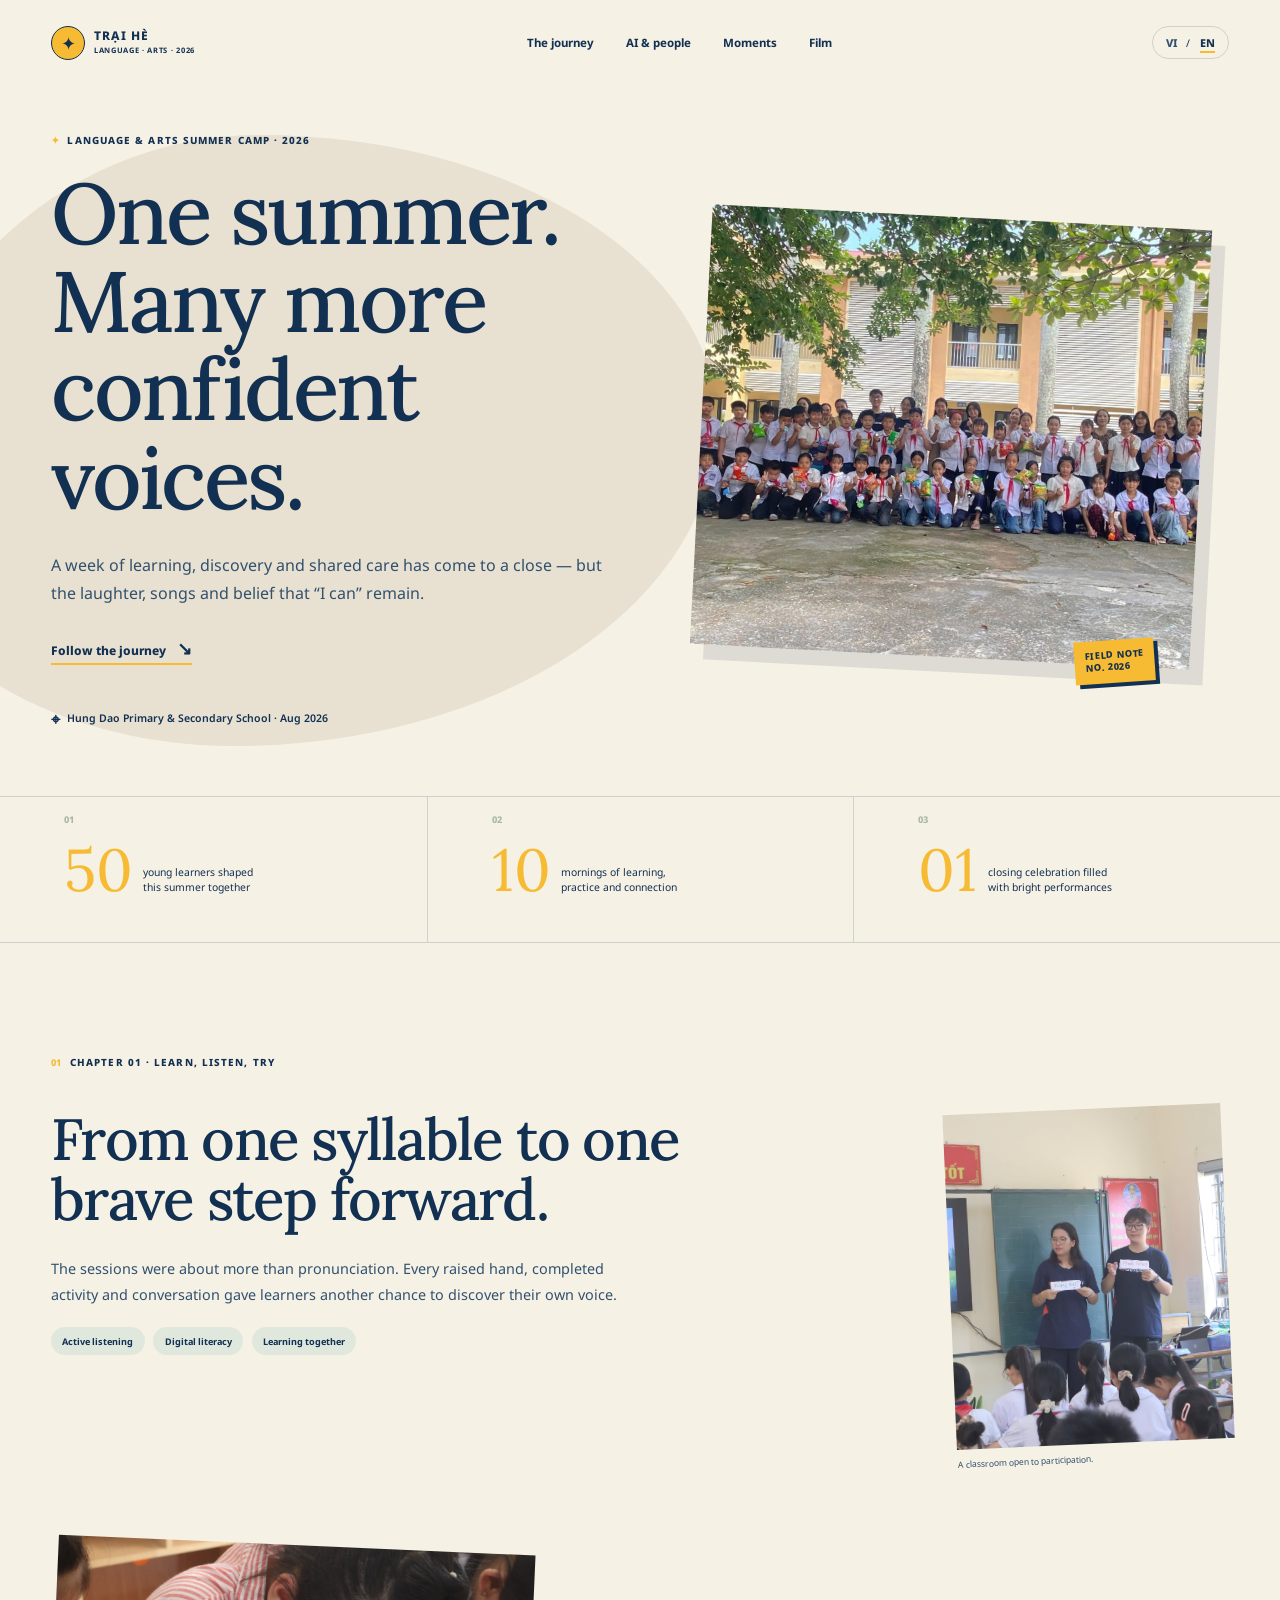
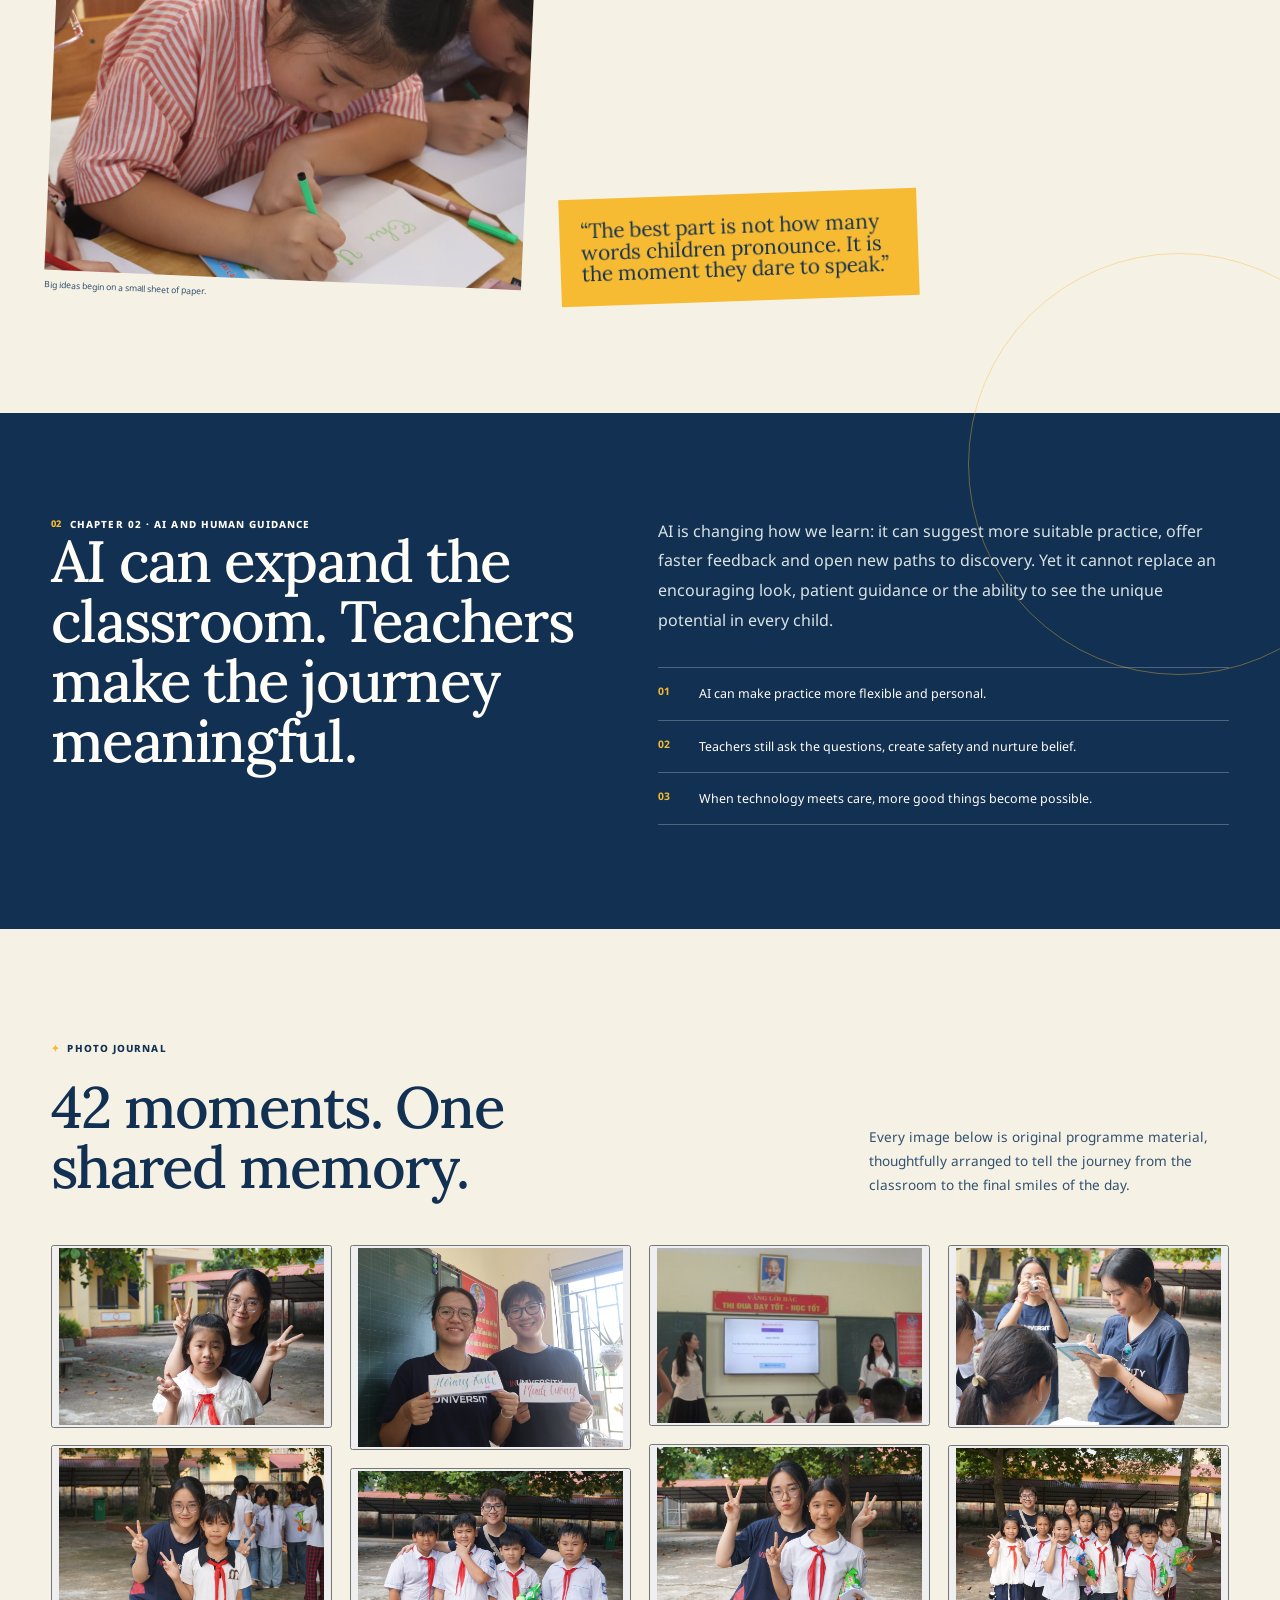
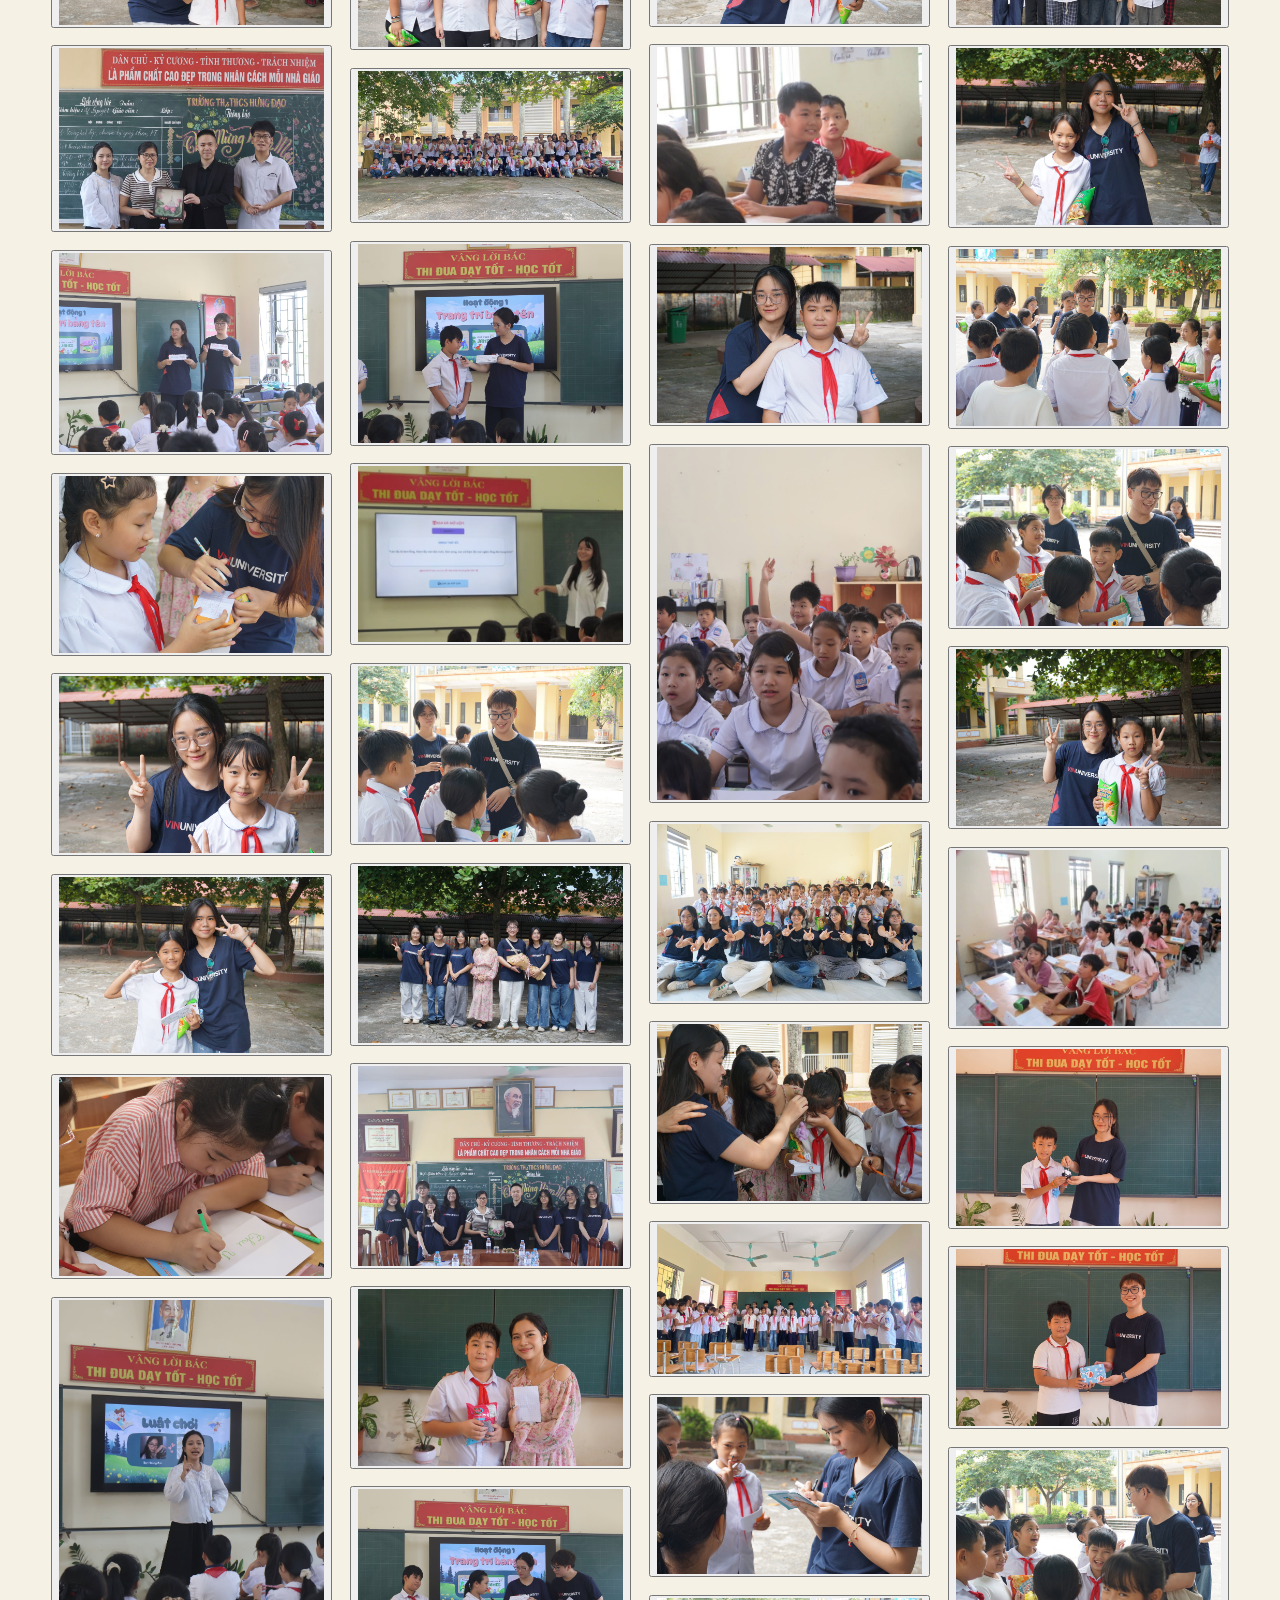
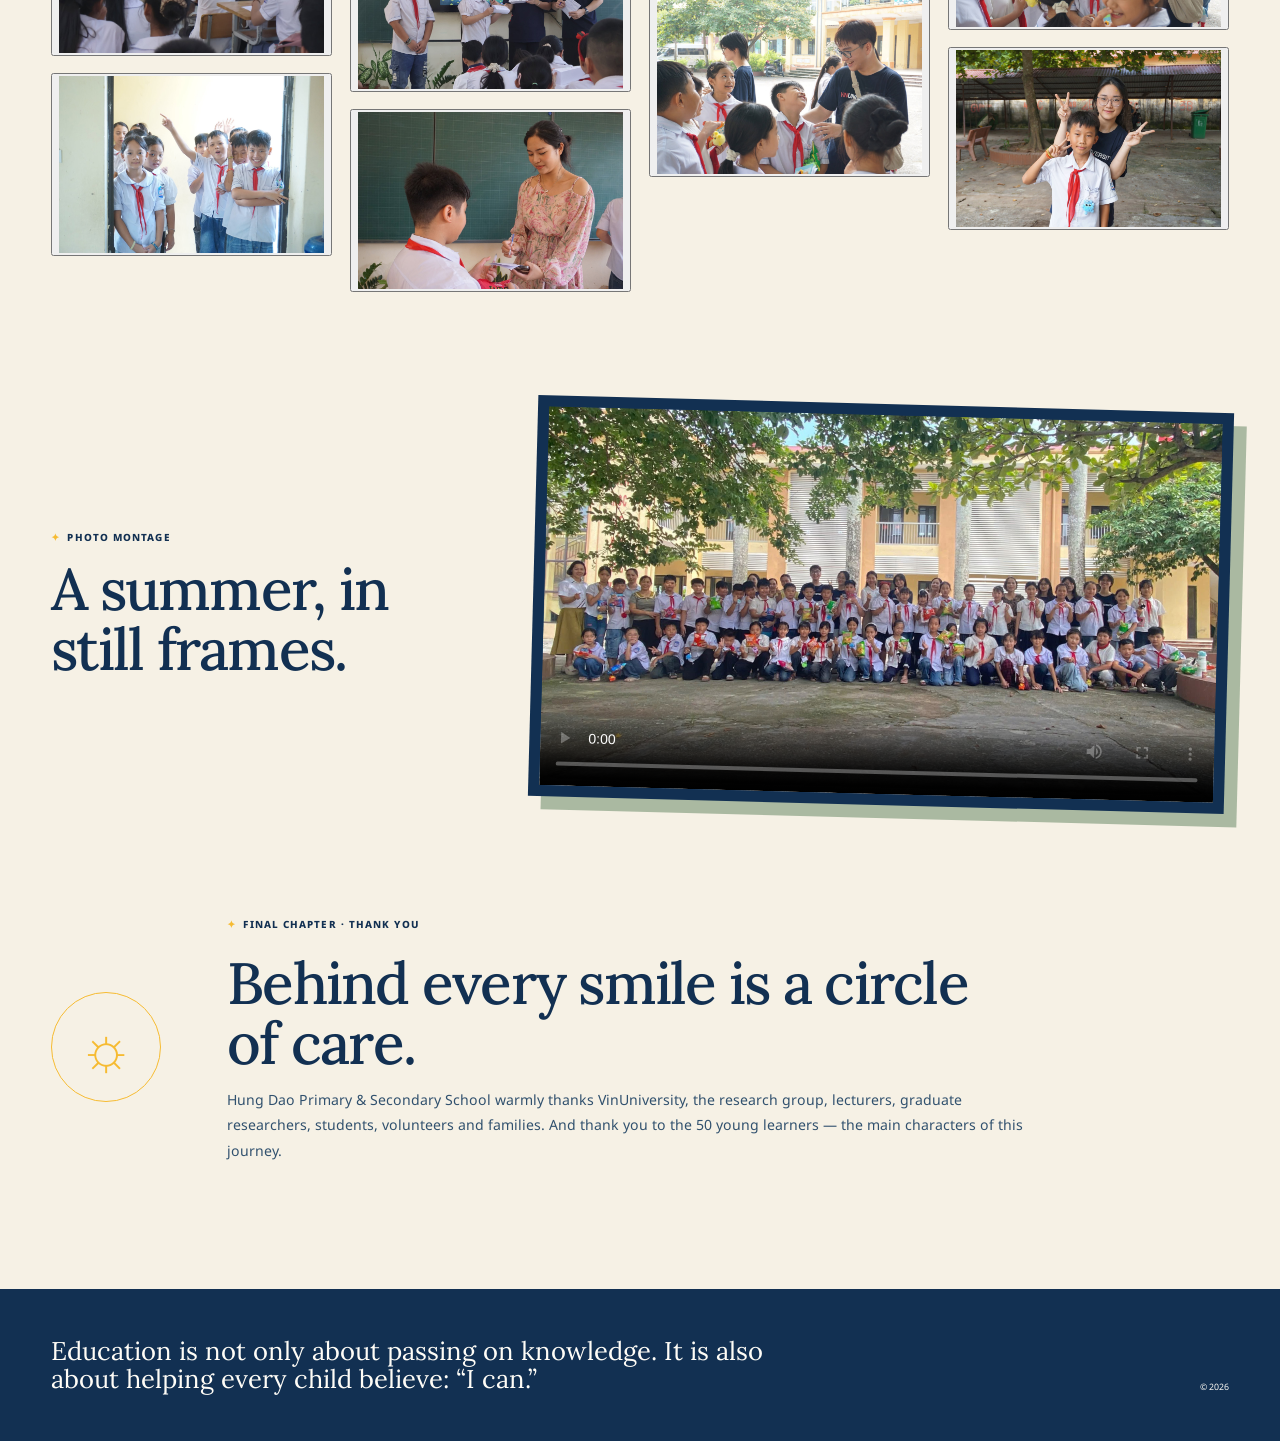
==== language_arts_camp_recap/index.html @ fdaa812f "Add files via upload" ====
<!doctype html>
<html lang="en">
  <head>
    <meta charset="UTF-8" />
    <meta name="viewport" content="width=device-width, initial-scale=1" />
    <meta name="theme-color" content="#123052" />
    <meta name="description" content="Recap song ngữ của Trại hè Ngôn ngữ và Nghệ thuật 2026 — nơi công nghệ hỗ trợ, còn người dạy dẫn đường." />
    <title>Trại hè 2026 — Recap</title>
    <link rel="preconnect" href="https://fonts.googleapis.com" />
    <link rel="preconnect" href="https://fonts.gstatic.com" crossorigin />
    <link href="https://fonts.googleapis.com/css2?family=Lora:ital,wght@0,400..700;1,400..700&family=Noto+Sans:wght@400;500;600;700;800&display=swap" rel="stylesheet" />
    <link rel="stylesheet" href="styles.css" />
    <!-- Field Notes of Wonder: a warm, editorial scrapbook that gives the supplied camp photos the leading role. -->
  </head>
  <body>
    <div class="paper-grain" aria-hidden="true"></div>
    <header class="site-header">
      <a class="brand" href="#top" aria-label="Trại hè 2026">
        <span class="brand-sun" aria-hidden="true">✦</span>
        <span><strong>TRẠI HÈ</strong><small>LANGUAGE · ARTS · 2026</small></span>
      </a>
      <nav aria-label="Điều hướng chính">
        <a href="#journey" data-i18n="navJourney">Hành trình</a>
        <a href="#ai" data-i18n="navAi">AI & con người</a>
        <a href="#gallery" data-i18n="navGallery">Khoảnh khắc</a>
        <a href="#film" data-i18n="navFilm">Video</a>
      </nav>
      <div class="language-switch" aria-label="Chọn ngôn ngữ">
        <button class="lang-btn" type="button" data-lang="vi" aria-pressed="false">VI</button>
        <span>/</span>
        <button class="lang-btn active" type="button" data-lang="en" aria-pressed="true">EN</button>
      </div>
    </header>

    <main id="top">
      <section class="hero section-shell">
        <div class="hero-copy">
          <p class="eyebrow" data-i18n="eyebrow">TRẠI HÈ NGÔN NGỮ & NGHỆ THUẬT · 2026</p>
          <h1 data-i18n="heroTitle">Một mùa hè, nhiều tiếng nói tự tin hơn.</h1>
          <p class="lede" data-i18n="heroLede">Một tuần học tập, trải nghiệm và sẻ chia khép lại — nhưng tiếng cười, tiếng hát và niềm tin “Mình có thể” vẫn còn ở lại.</p>
          <a class="text-link" href="#journey" data-i18n="heroCta">Xem hành trình <span>↘</span></a>
          <p class="location" data-i18n="location">Trường TH & THCS Hưng Đạo · 08.2026</p>
        </div>
        <figure class="hero-photo photo-polaroid">
          <img src="media/13.jpg" alt="Học sinh và đội ngũ đồng hành trong hoạt động của trại hè" />
          <figcaption>FIELD NOTE<br />NO. 2026</figcaption>
        </figure>
      </section>

      <section class="fact-strip" aria-label="Camp highlights">
        <article><span>01</span><strong>50</strong><p data-i18n="factOne">bạn nhỏ cùng tạo nên mùa hè này</p></article>
        <article><span>02</span><strong>10</strong><p data-i18n="factTwo">buổi sáng học, thực hành và kết nối</p></article>
        <article><span>03</span><strong>01</strong><p data-i18n="factThree">ngày hội khép lại bằng những tiết mục rạng rỡ</p></article>
      </section>

      <section id="journey" class="journey section-shell">
        <div class="chapter-label"><span>01</span><p data-i18n="chapterOne">CHƯƠNG 01 · HỌC, LẮNG NGHE, THỬ SỨC</p></div>
        <div class="journey-grid">
          <div class="journey-title">
            <h2 data-i18n="journeyTitle">Từ một âm tiết đến một bước tiến dũng cảm.</h2>
            <p data-i18n="journeyBody">Những giờ học không chỉ xoay quanh việc phát âm đúng. Mỗi lần giơ tay, mỗi bài tập được hoàn thành và mỗi cuộc trò chuyện đều là một cơ hội để học sinh khám phá tiếng nói của chính mình.</p>
            <div class="tags"><span data-i18n="tagOne">Lắng nghe chủ động</span><span data-i18n="tagTwo">Kỹ năng số</span><span data-i18n="tagThree">Cộng tác cùng nhau</span></div>
          </div>
          <figure class="journey-image tilt-left"><img src="media/04.jpg" alt="Hoạt động giảng dạy trong lớp học" /><figcaption data-i18n="captionTeach">Một lớp học mở ra cho sự tham gia.</figcaption></figure>
          <figure class="journey-image tilt-right"><img src="media/08.jpg" alt="Học sinh đang thực hiện bài tập sáng tạo" /><figcaption data-i18n="captionCreate">Ý tưởng lớn lên từ một trang giấy nhỏ.</figcaption></figure>
          <blockquote data-i18n="quote">“Điều đẹp nhất không phải là các em phát âm được bao nhiêu từ. Đó là khoảnh khắc các em dám nói.”</blockquote>
        </div>
      </section>

      <section id="ai" class="ai-section">
        <div class="section-shell ai-layout">
          <div>
            <div class="chapter-label light"><span>02</span><p data-i18n="chapterTwo">CHƯƠNG 02 · AI VÀ SỰ DẪN DẮT CỦA CON NGƯỜI</p></div>
            <h2 data-i18n="aiTitle">AI có thể mở rộng lớp học. Người thầy mới tạo nên hành trình.</h2>
          </div>
          <div class="ai-copy">
            <p data-i18n="aiBody">AI đang thay đổi cách chúng ta học: gợi ý bài luyện tập phù hợp hơn, phản hồi nhanh hơn và mở ra nhiều cách để khám phá. Nhưng AI không thay thế được ánh mắt động viên, sự kiên nhẫn hay khả năng nhìn thấy tiềm năng riêng của mỗi đứa trẻ.</p>
            <div class="ai-principles">
              <article><b>01</b><p data-i18n="aiPointOne">AI giúp việc thực hành trở nên linh hoạt và cá nhân hóa hơn.</p></article>
              <article><b>02</b><p data-i18n="aiPointTwo">Người dạy vẫn là người đặt câu hỏi, tạo an toàn và nuôi dưỡng niềm tin.</p></article>
              <article><b>03</b><p data-i18n="aiPointThree">Khi công nghệ và sự quan tâm gặp nhau, nhiều điều tốt hơn có thể diễn ra.</p></article>
            </div>
          </div>
        </div>
      </section>

      <section id="gallery" class="gallery-section section-shell">
        <div class="gallery-head">
          <div><p class="eyebrow" data-i18n="galleryEyebrow">NHẬT KÝ HÌNH ẢNH</p><h2 data-i18n="galleryTitle">42 khoảnh khắc. Một ký ức chung.</h2></div>
          <p data-i18n="galleryText">Tất cả hình ảnh dưới đây là tư liệu gốc do chương trình cung cấp, được sắp xếp lại để kể trọn hành trình từ lớp học đến những nụ cười cuối ngày.</p>
        </div>
        <div id="photo-grid" class="photo-grid" aria-live="polite"></div>
      </section>

      <section id="film" class="film-section section-shell">
        <div class="film-text">
          <p class="eyebrow" data-i18n="filmEyebrow">MONTAGE ẢNH</p>
          <h2 data-i18n="filmTitle">Ảnh kể lại một mùa hè.</h2>
        </div>
        <div class="video-wrap">
          <video controls preload="metadata" poster="media/13.jpg">
            <source src="media/43-recap-video.mp4" type="video/mp4" />
            Trình duyệt của bạn không hỗ trợ phát video.
          </video>
        </div>
      </section>

      <section class="gratitude section-shell">
        <div class="sun-stamp" aria-hidden="true">☼</div>
        <div>
          <p class="eyebrow" data-i18n="thanksEyebrow">CHƯƠNG CUỐI · CẢM ƠN</p>
          <h2 data-i18n="thanksTitle">Đằng sau mỗi nụ cười là một vòng tay đồng hành.</h2>
          <p data-i18n="thanksBody">Trường TH & THCS Hưng Đạo trân trọng cảm ơn VinUniversity, nhóm nghiên cứu, các giảng viên, nghiên cứu sinh, sinh viên, đội ngũ tình nguyện viên và phụ huynh. Cảm ơn 50 bạn nhỏ — những nhân vật chính của hành trình này.</p>
        </div>
      </section>
    </main>

    <footer>
      <p data-i18n="footerQuote">Giáo dục không chỉ là truyền đạt kiến thức. Giáo dục còn là giúp mỗi đứa trẻ tin rằng: “Mình có thể.”</p>
      <span>© 2026</span>
    </footer>

    <dialog id="lightbox" aria-label="Xem ảnh phóng to"><button id="close-lightbox" class="close-lightbox" aria-label="Đóng">×</button><img id="lightbox-image" alt="" /><p id="lightbox-caption"></p></dialog>
    <script src="script.js"></script>
  </body>
</html>
---- language_arts_camp_recap/styles.css ----
/* Field Notes of Wonder: a warm, editorial scrapbook. The real camp media stays central; navy typography and marigold marks guide the eye. */
:root { --paper:#f6f1e5; --paper-deep:#eae1cf; --ink:#123052; --ink-soft:#31516e; --marigold:#f6bb32; --sage:#aab9a1; --mist:#e8e0d0; --white:#fffdf7; --line:rgba(18,48,82,.16); --serif:"Lora", Georgia, serif; --sans:"Noto Sans", Arial, sans-serif; --ease:cubic-bezier(.23,1,.32,1); }
* { box-sizing:border-box; }
html { scroll-behavior:smooth; }
body { background:var(--paper); color:var(--ink); font-family:var(--sans); font-kerning:normal; margin:0; overflow-x:hidden; text-rendering:optimizeLegibility; }
body::selection { background:var(--marigold); color:var(--ink); }
.paper-grain { background-image:radial-gradient(rgba(18,48,82,.085) .55px, transparent .65px); background-size:6px 6px; inset:0; opacity:.25; pointer-events:none; position:fixed; z-index:-1; }
.section-shell { margin:0 auto; max-width:1300px; padding-left:clamp(1.2rem,4vw,4rem); padding-right:clamp(1.2rem,4vw,4rem); }
.site-header { align-items:center; display:flex; gap:2rem; justify-content:space-between; margin:0 auto; max-width:1400px; padding:1.6rem clamp(1.2rem,4vw,4rem); }
.brand { align-items:center; color:var(--ink); display:flex; gap:.55rem; min-width:155px; text-decoration:none; }
.brand-sun { align-items:center; background:var(--marigold); border:1px solid var(--ink); border-radius:50%; display:inline-flex; font-size:1.15rem; height:34px; justify-content:center; width:34px; }
.brand strong,.brand small { display:block; letter-spacing:.09em; line-height:1.05; }
.brand strong { font-size:.75rem; font-weight:800; }.brand small { font-size:.47rem; font-weight:700; margin-top:.25rem; }
nav { align-items:center; display:flex; gap:2rem; } nav a { color:var(--ink); font-size:.72rem; font-weight:700; text-decoration:none; transition:color 180ms var(--ease); } nav a:hover { color:#be7a00; }
.language-switch { align-items:center; border:1px solid var(--line); border-radius:999px; display:flex; font-size:.66rem; gap:.35rem; padding:.35rem .55rem; }.lang-btn { background:none; border:0; color:var(--ink-soft); font-family:inherit; font-size:.68rem; font-weight:800; padding:.15rem .25rem; }.lang-btn.active { color:var(--ink); text-decoration:underline 2px var(--marigold); text-underline-offset:4px; }
.hero { align-items:center; display:grid; gap:clamp(2rem,5vw,5.75rem); grid-template-columns:1fr minmax(300px,.9fr); min-height:610px; padding-bottom:3.5rem; padding-top:3rem; position:relative; }.hero::before { background:var(--mist); border-radius:45% 55% 58% 42% / 62% 47% 53% 38%; content:""; height:86%; left:-9%; position:absolute; top:7%; width:65%; z-index:-1; }
.eyebrow,.chapter-label p { font-size:.62rem; font-weight:800; letter-spacing:.11em; margin:0 0 1.35rem; text-transform:uppercase; }.eyebrow::before { color:var(--marigold); content:"✦"; margin-right:.45rem; }
h1,h2 { font-family:var(--serif); font-weight:500; letter-spacing:-.03em; line-height:1.03; margin:0; } h1 { font-size:clamp(3.45rem,6.7vw,6.35rem); max-width:730px; } h2 { font-size:clamp(2.35rem,4.55vw,4.35rem); }
.lede { color:var(--ink-soft); font-size:clamp(.9rem,1.25vw,1.08rem); line-height:1.75; margin:1.8rem 0; max-width:570px; }.text-link { border-bottom:2px solid var(--marigold); color:var(--ink); font-size:.75rem; font-weight:800; padding-bottom:.3rem; text-decoration:none; }.text-link span { font-size:1.1rem; margin-left:.5rem; }.location { font-size:.66rem; font-weight:600; margin-top:3rem; }.location::before { content:"⌖"; font-size:1rem; margin-right:.45rem; vertical-align:middle; }
.photo-polaroid { margin:0; max-width:500px; position:relative; transform:rotate(3deg); }.photo-polaroid img { box-shadow:14px 15px 0 rgba(18,48,82,.11); display:block; height:440px; object-fit:cover; width:100%; }.photo-polaroid figcaption { background:var(--marigold); bottom:-17px; box-shadow:4px 4px 0 var(--ink); font-size:.58rem; font-weight:800; letter-spacing:.07em; line-height:1.35; padding:.55rem .65rem; position:absolute; right:7%; transform:rotate(-7deg); }
.fact-strip { border-bottom:1px solid var(--line); border-top:1px solid var(--line); display:grid; grid-template-columns:repeat(3,1fr); }.fact-strip article { min-height:145px; padding:1.3rem clamp(1rem,5vw,5rem); position:relative; }.fact-strip article+article { border-left:1px solid var(--line); }.fact-strip span { color:var(--sage); font-size:.58rem; font-weight:800; position:absolute; top:1rem; }.fact-strip strong { color:var(--marigold); display:inline-block; font-family:var(--serif); font-size:3.7rem; font-weight:400; line-height:1; margin:1.35rem .65rem 0 0; }.fact-strip p { display:inline-block; font-size:.65rem; line-height:1.4; max-width:125px; }
.journey { padding-bottom:7rem; padding-top:7rem; }.chapter-label { align-items:center; display:flex; gap:.55rem; }.chapter-label span { color:var(--marigold); font-size:.58rem; font-weight:800; }.chapter-label p { margin-bottom:0; }.journey-grid { display:grid; gap:2rem; grid-template-columns:1.2fr .9fr .7fr; margin-top:2.5rem; }.journey-title { grid-column:span 2; }.journey-title h2 { max-width:680px; }.journey-title>p { color:var(--ink-soft); font-size:.9rem; line-height:1.8; margin:1.7rem 0 1.2rem; max-width:590px; }.tags { display:flex; flex-wrap:wrap; gap:.55rem; }.tags span { background:#e0e8de; border-radius:99px; font-size:.57rem; font-weight:700; padding:.45rem .7rem; }.journey-image { margin:0; }.journey-image img { display:block; height:335px; object-fit:cover; width:100%; }.journey-image figcaption { color:var(--ink-soft); font-size:.54rem; margin-top:.55rem; }.tilt-left { transform:rotate(-2.5deg); }.tilt-right { margin-top:3rem; transform:rotate(2.5deg); } blockquote { align-self:end; background:var(--marigold); font-family:var(--serif); font-size:1.3rem; line-height:1.05; margin:0; padding:1.3rem; position:relative; transform:rotate(-2deg); }
.ai-section { background:var(--ink); color:var(--white); padding:6.5rem 0; position:relative; }.ai-section::after { border:1px solid rgba(246,187,50,.4); border-radius:50%; content:""; height:420px; position:absolute; right:-110px; top:-160px; width:420px; }.ai-layout { display:grid; gap:4rem; grid-template-columns:.95fr 1fr; position:relative; z-index:1; }.chapter-label.light p { color:var(--white); }.ai-section h2 { max-width:530px; }.ai-copy>p { color:#d8e3e4; font-size:1rem; line-height:1.85; margin:0; max-width:620px; }.ai-principles { border-top:1px solid rgba(255,255,255,.25); margin-top:2rem; }.ai-principles article { align-items:start; border-bottom:1px solid rgba(255,255,255,.25); display:grid; gap:1rem; grid-template-columns:25px 1fr; padding:1rem 0; }.ai-principles b { color:var(--marigold); font-size:.65rem; }.ai-principles p { font-size:.78rem; line-height:1.55; margin:0; }
.gallery-section { padding-bottom:7rem; padding-top:7rem; }.gallery-head { align-items:end; display:flex; gap:4rem; justify-content:space-between; margin-bottom:3rem; }.gallery-head h2 { max-width:620px; }.gallery-head>p { color:var(--ink-soft); font-size:.85rem; line-height:1.75; margin:0; max-width:360px; }.photo-grid { columns:4 190px; column-gap:1.1rem; }.photo-card { break-inside:avoid; cursor:zoom-in; display:block; margin:0 0 1.1rem; position:relative; text-align:left; width:100%; }.photo-card img { display:block; filter:saturate(.94); max-width:100%; transition:filter 220ms var(--ease), transform 220ms var(--ease); }.photo-card:hover img { filter:saturate(1.14); transform:translateY(-3px); }.photo-card span { background:var(--ink); color:var(--white); font-size:.52rem; font-weight:700; left:.45rem; letter-spacing:.05em; opacity:0; padding:.3rem .45rem; position:absolute; text-transform:uppercase; top:.45rem; transition:opacity 160ms var(--ease); }.photo-card:hover span { opacity:1; }
.film-section { align-items:center; display:grid; gap:4rem; grid-template-columns:.75fr 1.25fr; padding-bottom:7rem; }.film-text { max-width:420px; }.film-text .eyebrow { margin-bottom:.9rem; }.film-text h2 { margin-bottom:0; }.video-wrap { background:var(--ink); box-shadow:13px 13px 0 var(--sage); padding:.7rem; transform:rotate(1.5deg); }.video-wrap video { display:block; height:auto; width:100%; }
.gratitude { align-items:center; display:grid; gap:3.5rem; grid-template-columns:120px 1fr; padding-bottom:7rem; }.sun-stamp { align-items:center; border:1px solid var(--marigold); border-radius:50%; color:var(--marigold); display:flex; font-family:var(--serif); font-size:3.8rem; height:110px; justify-content:center; width:110px; }.gratitude h2 { max-width:750px; }.gratitude p:last-child { color:var(--ink-soft); font-size:.88rem; line-height:1.8; max-width:800px; }
footer { align-items:end; background:var(--ink); color:var(--white); display:flex; justify-content:space-between; padding:3rem clamp(1.2rem,4vw,4rem); }footer p { font-family:var(--serif); font-size:clamp(1.3rem,2vw,2rem); line-height:1.1; margin:0; max-width:740px; }footer span { font-size:.55rem; }
dialog { background:transparent; border:0; max-height:94vh; max-width:min(94vw,1050px); padding:0; }.close-lightbox { background:var(--marigold); border:0; border-radius:50%; color:var(--ink); cursor:pointer; font-size:2rem; height:40px; line-height:1; position:fixed; right:3vw; top:3vh; width:40px; }.close-lightbox:active,.lang-btn:active { transform:scale(.97); }.close-lightbox~img { display:block; max-height:87vh; max-width:92vw; }.close-lightbox~p { background:var(--ink); color:var(--white); font-size:.65rem; margin:0; padding:.6rem; }.close-lightbox::backdrop { background:rgba(10,25,43,.86); }
@media (max-width:800px) { .site-header { gap:1rem; padding-bottom:1rem; padding-top:1rem; }.brand { min-width:auto; }.brand small,nav { display:none; }.hero { grid-template-columns:1fr; min-height:auto; padding-bottom:4rem; padding-top:2.3rem; }.hero::before { height:63%; left:-24%; top:1%; width:122%; }.hero-photo { justify-self:end; max-width:82%; }.photo-polaroid img { height:320px; }.fact-strip article { min-height:110px; padding:1rem .75rem; }.fact-strip strong { font-size:2.4rem; margin-top:1rem; }.fact-strip p { font-size:.5rem; max-width:75px; }.journey,.gallery-section { padding-bottom:4.5rem; padding-top:4.5rem; }.journey-grid,.ai-layout,.film-section { grid-template-columns:1fr; }.journey-title { grid-column:auto; }.journey-image { margin:0; }.journey-image img { height:285px; }.journey-grid { gap:2.3rem; }blockquote { max-width:85%; }.ai-section { padding:4.5rem 0; }.ai-layout { gap:2.3rem; }.gallery-head { align-items:start; flex-direction:column; gap:1.2rem; }.photo-grid { columns:2 135px; column-gap:.65rem; }.photo-card { margin-bottom:.65rem; }.film-section { gap:2.4rem; padding-bottom:4.5rem; }.gratitude { gap:2rem; grid-template-columns:1fr; padding-bottom:4.5rem; }.sun-stamp { height:80px; width:80px; }footer { align-items:start; flex-direction:column; gap:1.5rem; }.location { margin-top:2rem; } }
@media (prefers-reduced-motion:no-preference) { .photo-polaroid,.journey-image,.video-wrap { transition:transform 260ms var(--ease); }.photo-polaroid:hover { transform:rotate(1deg) translateY(-4px); }.tilt-left:hover { transform:rotate(-.5deg) translateY(-4px); }.tilt-right:hover { transform:rotate(.5deg) translateY(-4px); }.video-wrap:hover { transform:rotate(.5deg) translateY(-4px); } }
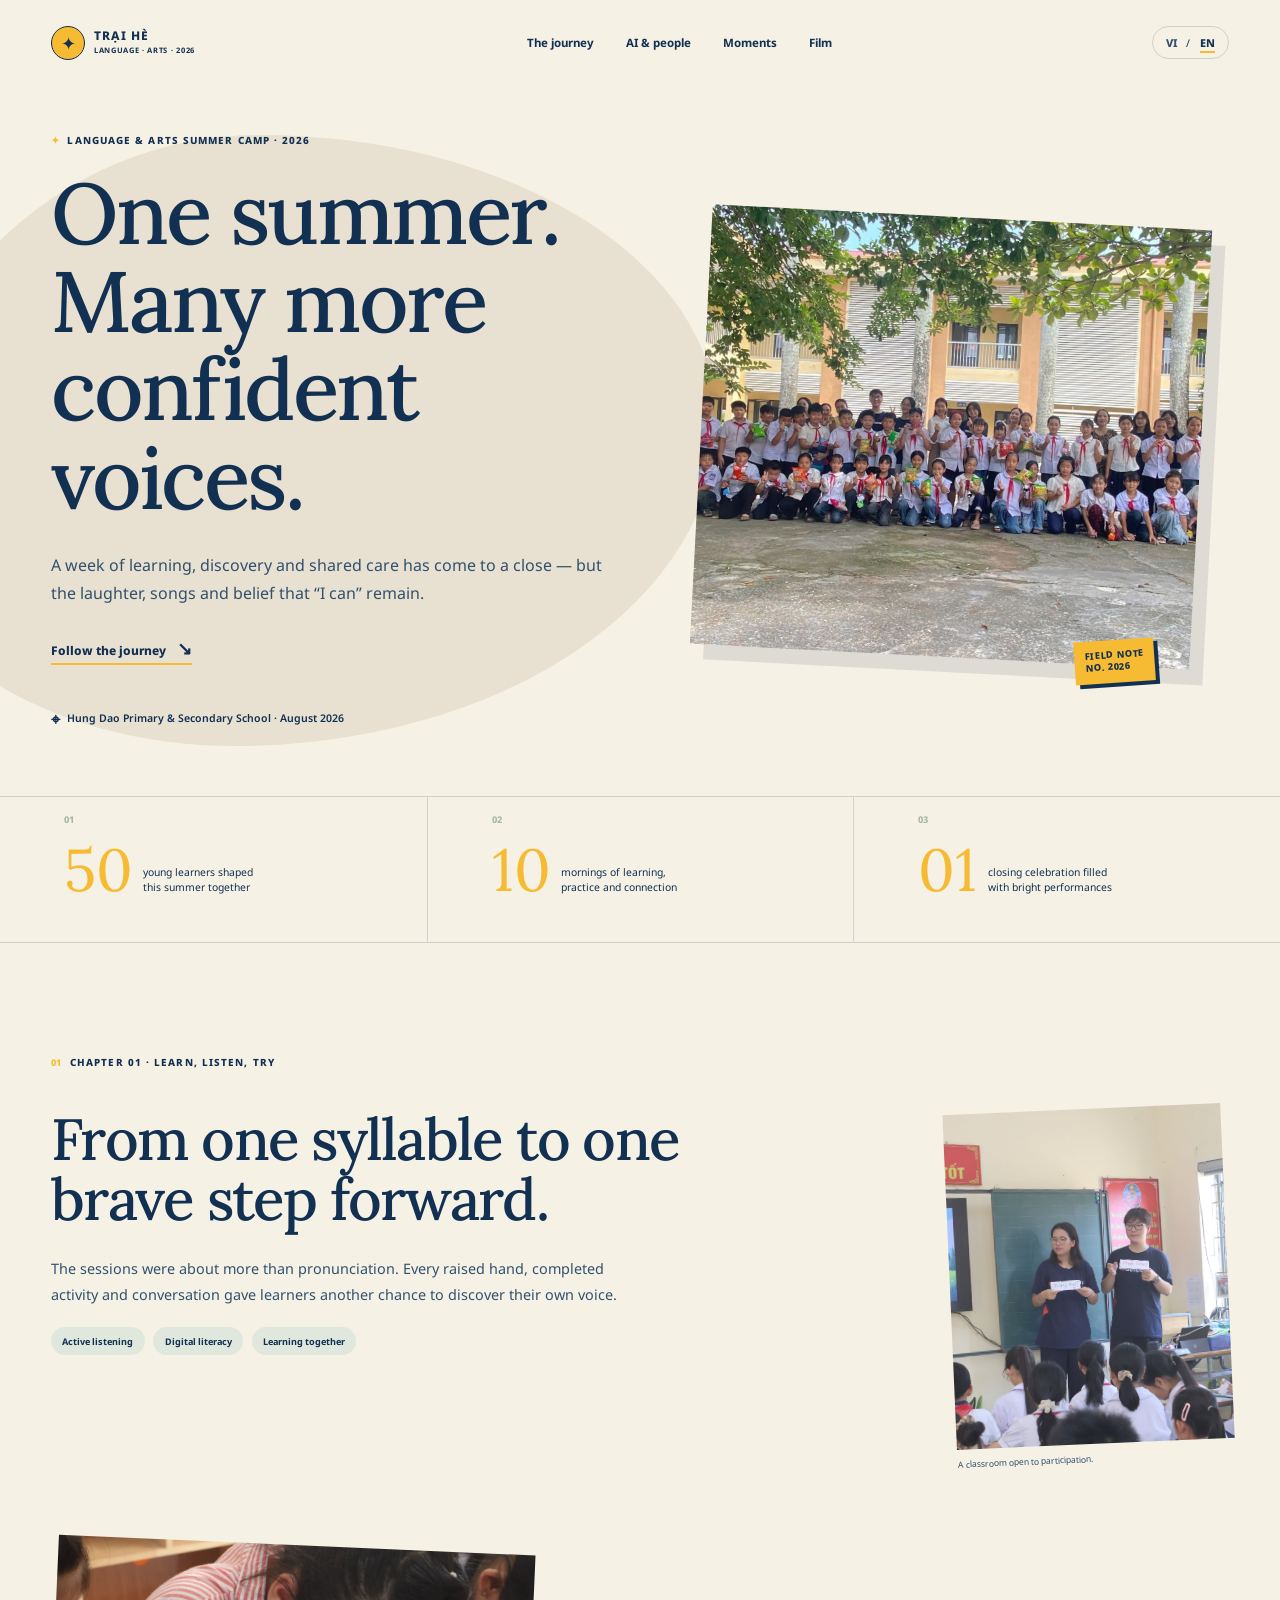
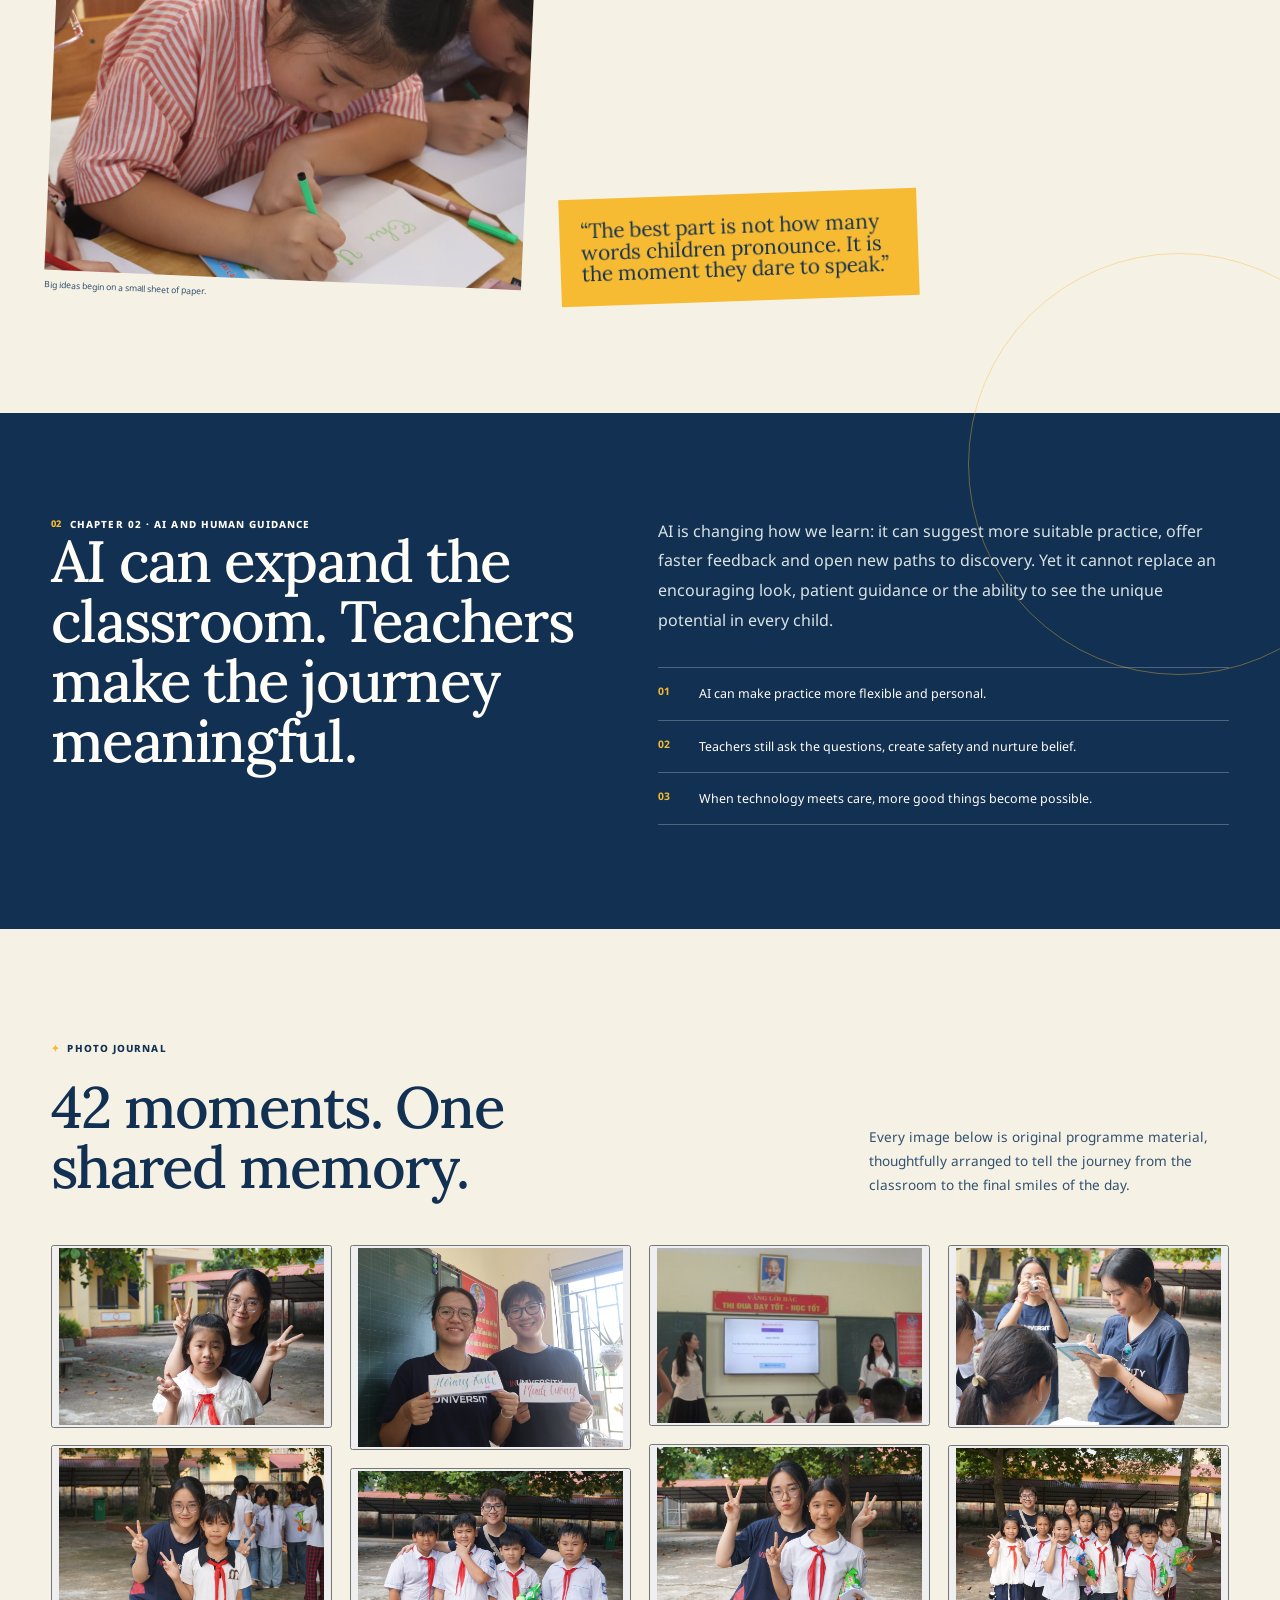
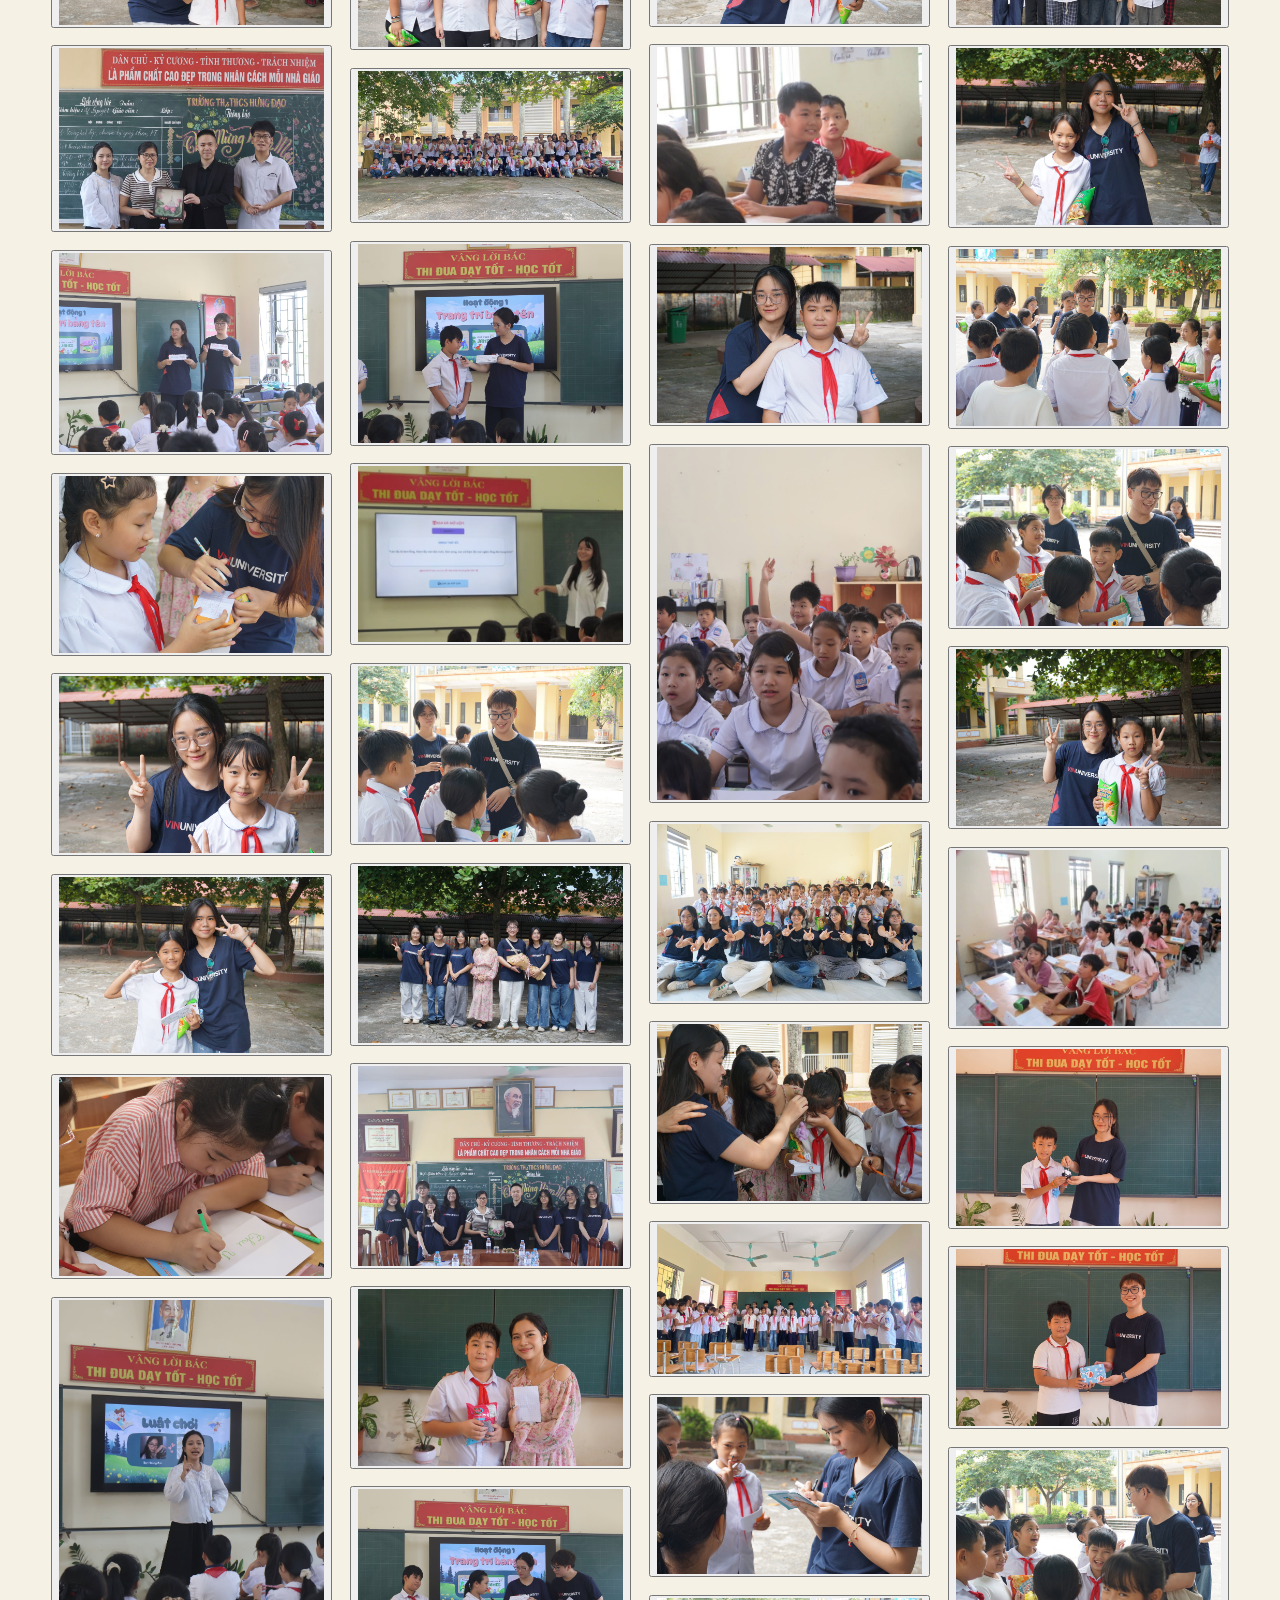
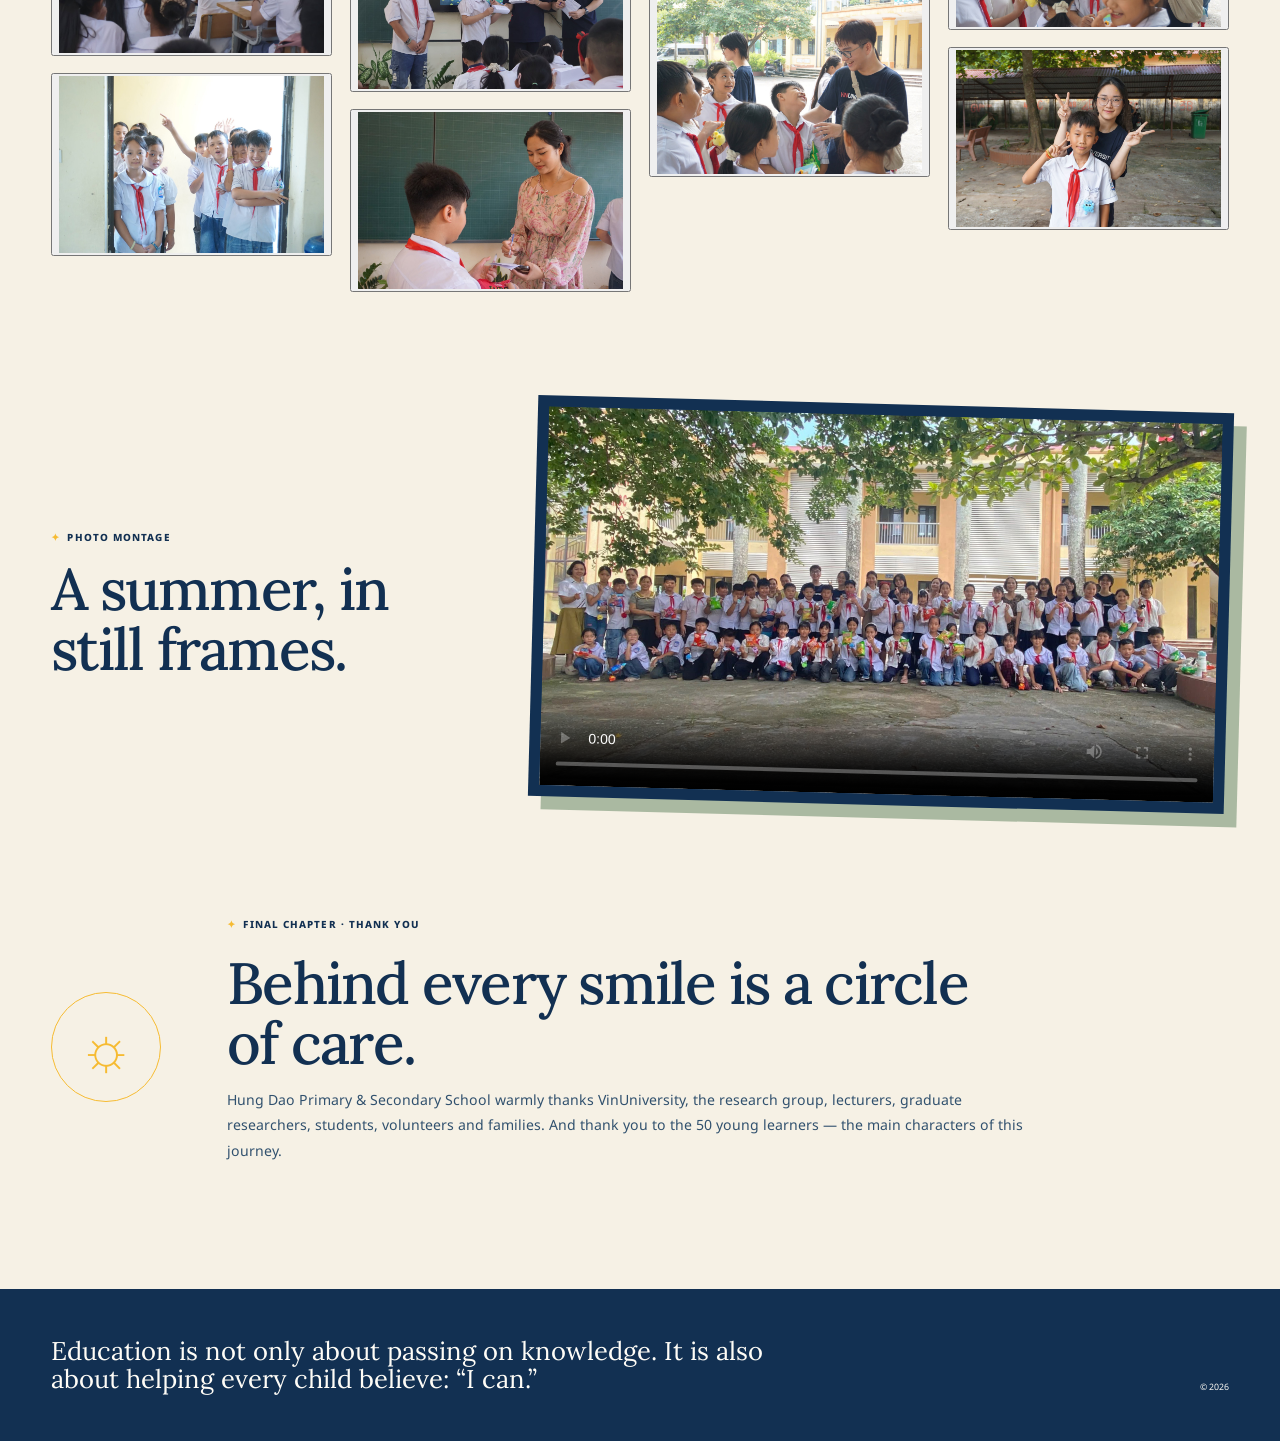
==== commit 1adf6b80: "Add files via upload" ====
--- a/language_arts_camp_recap/index.html
+++ b/language_arts_camp_recap/index.html
@@ -4,8 +4,24 @@
     <meta charset="UTF-8" />
     <meta name="viewport" content="width=device-width, initial-scale=1" />
     <meta name="theme-color" content="#123052" />
-    <meta name="description" content="Recap song ngữ của Trại hè Ngôn ngữ và Nghệ thuật 2026 — nơi công nghệ hỗ trợ, còn người dạy dẫn đường." />
-    <title>Trại hè 2026 — Recap</title>
+    <meta name="description" content="A bilingual recap of Language & Arts Summer Camp 2026 — where AI extends learning and human guidance makes the journey meaningful." />
+    <meta name="robots" content="index, follow" />
+    <meta property="og:type" content="website" />
+    <meta property="og:site_name" content="Language & Arts Summer Camp 2026" />
+    <meta property="og:title" content="Language & Arts Summer Camp 2026 — Recap" />
+    <meta property="og:description" content="A bilingual summer-camp recap from August 2026 — learning, creativity, care, and the meaningful role of human guidance alongside AI." />
+    <meta property="og:image" content="https://files.manuscdn.com/user_upload_by_module/session_file/310519663725911947/dOhTvLbYGTCvNMOM.jpg" />
+    <meta property="og:image:secure_url" content="https://files.manuscdn.com/user_upload_by_module/session_file/310519663725911947/dOhTvLbYGTCvNMOM.jpg" />
+    <meta property="og:image:type" content="image/jpeg" />
+    <meta property="og:image:alt" content="Students and facilitators at Language & Arts Summer Camp 2026" />
+    <meta property="og:locale" content="en_US" />
+    <meta property="og:locale:alternate" content="vi_VN" />
+    <meta name="twitter:card" content="summary_large_image" />
+    <meta name="twitter:title" content="Language & Arts Summer Camp 2026 — Recap" />
+    <meta name="twitter:description" content="A bilingual summer-camp recap from August 2026 — learning, creativity, care, and human guidance alongside AI." />
+    <meta name="twitter:image" content="https://files.manuscdn.com/user_upload_by_module/session_file/310519663725911947/dOhTvLbYGTCvNMOM.jpg" />
+    <meta name="twitter:image:alt" content="Students and facilitators at Language & Arts Summer Camp 2026" />
+    <title>Language & Arts Summer Camp 2026 — Recap</title>
     <link rel="preconnect" href="https://fonts.googleapis.com" />
     <link rel="preconnect" href="https://fonts.gstatic.com" crossorigin />
     <link href="https://fonts.googleapis.com/css2?family=Lora:ital,wght@0,400..700;1,400..700&family=Noto+Sans:wght@400;500;600;700;800&display=swap" rel="stylesheet" />
@@ -39,7 +55,7 @@
           <h1 data-i18n="heroTitle">Một mùa hè, nhiều tiếng nói tự tin hơn.</h1>
           <p class="lede" data-i18n="heroLede">Một tuần học tập, trải nghiệm và sẻ chia khép lại — nhưng tiếng cười, tiếng hát và niềm tin “Mình có thể” vẫn còn ở lại.</p>
           <a class="text-link" href="#journey" data-i18n="heroCta">Xem hành trình <span>↘</span></a>
-          <p class="location" data-i18n="location">Trường TH & THCS Hưng Đạo · 08.2026</p>
+          <p class="location" data-i18n="location">Hung Dao Primary & Secondary School · August 2026</p>
         </div>
         <figure class="hero-photo photo-polaroid">
           <img src="media/13.jpg" alt="Học sinh và đội ngũ đồng hành trong hoạt động của trại hè" />
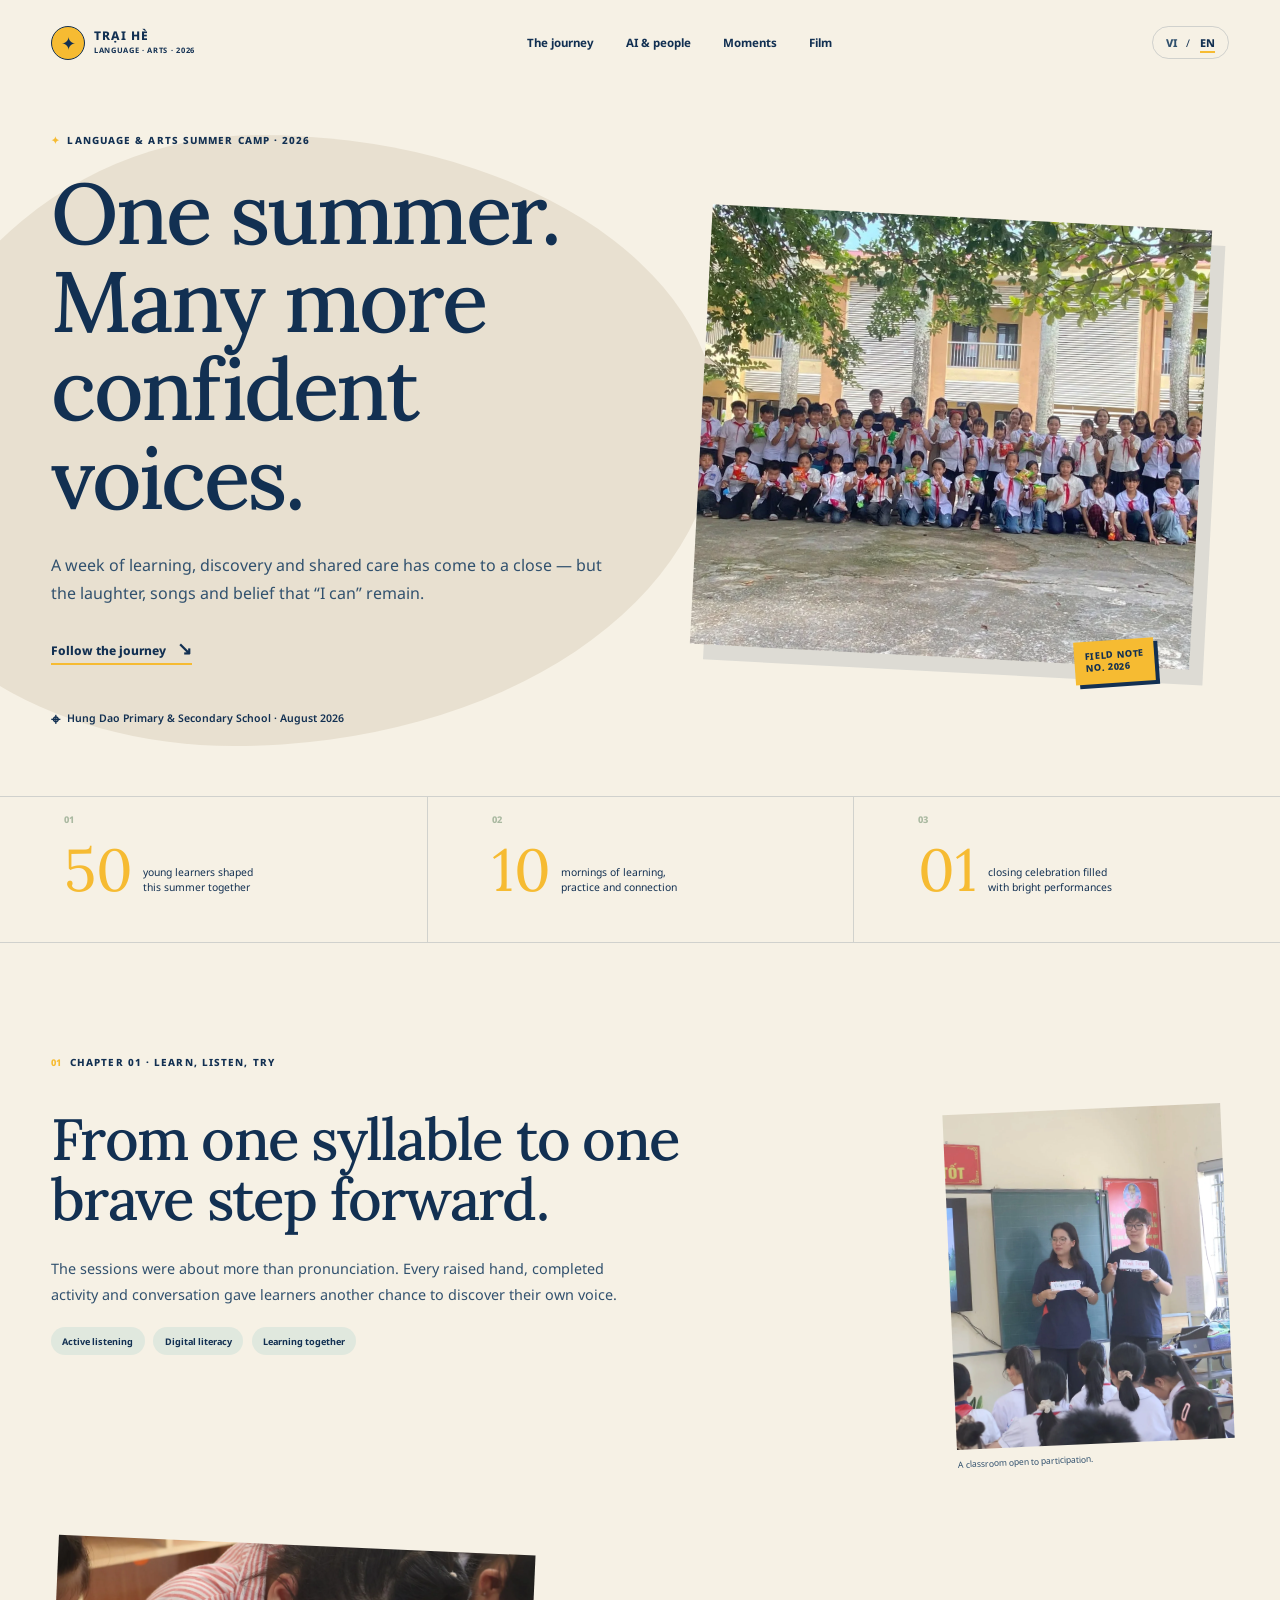
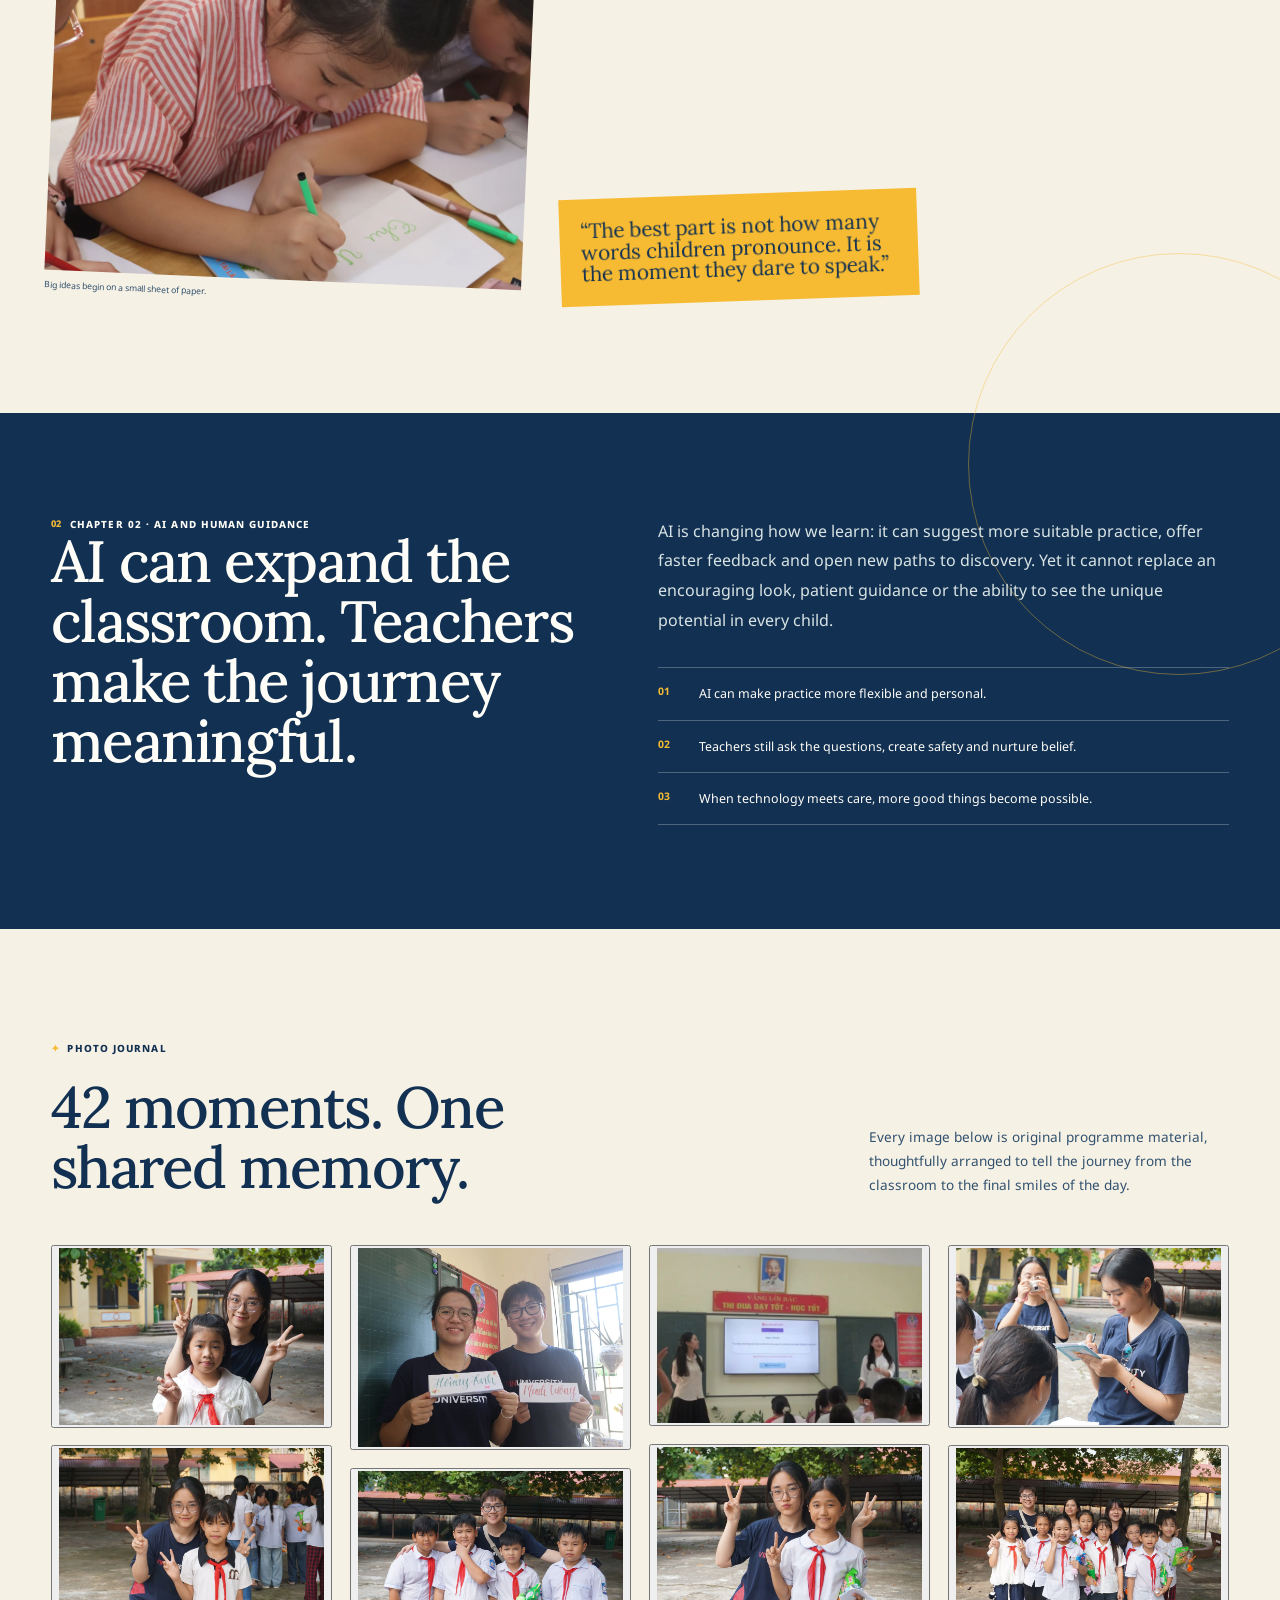
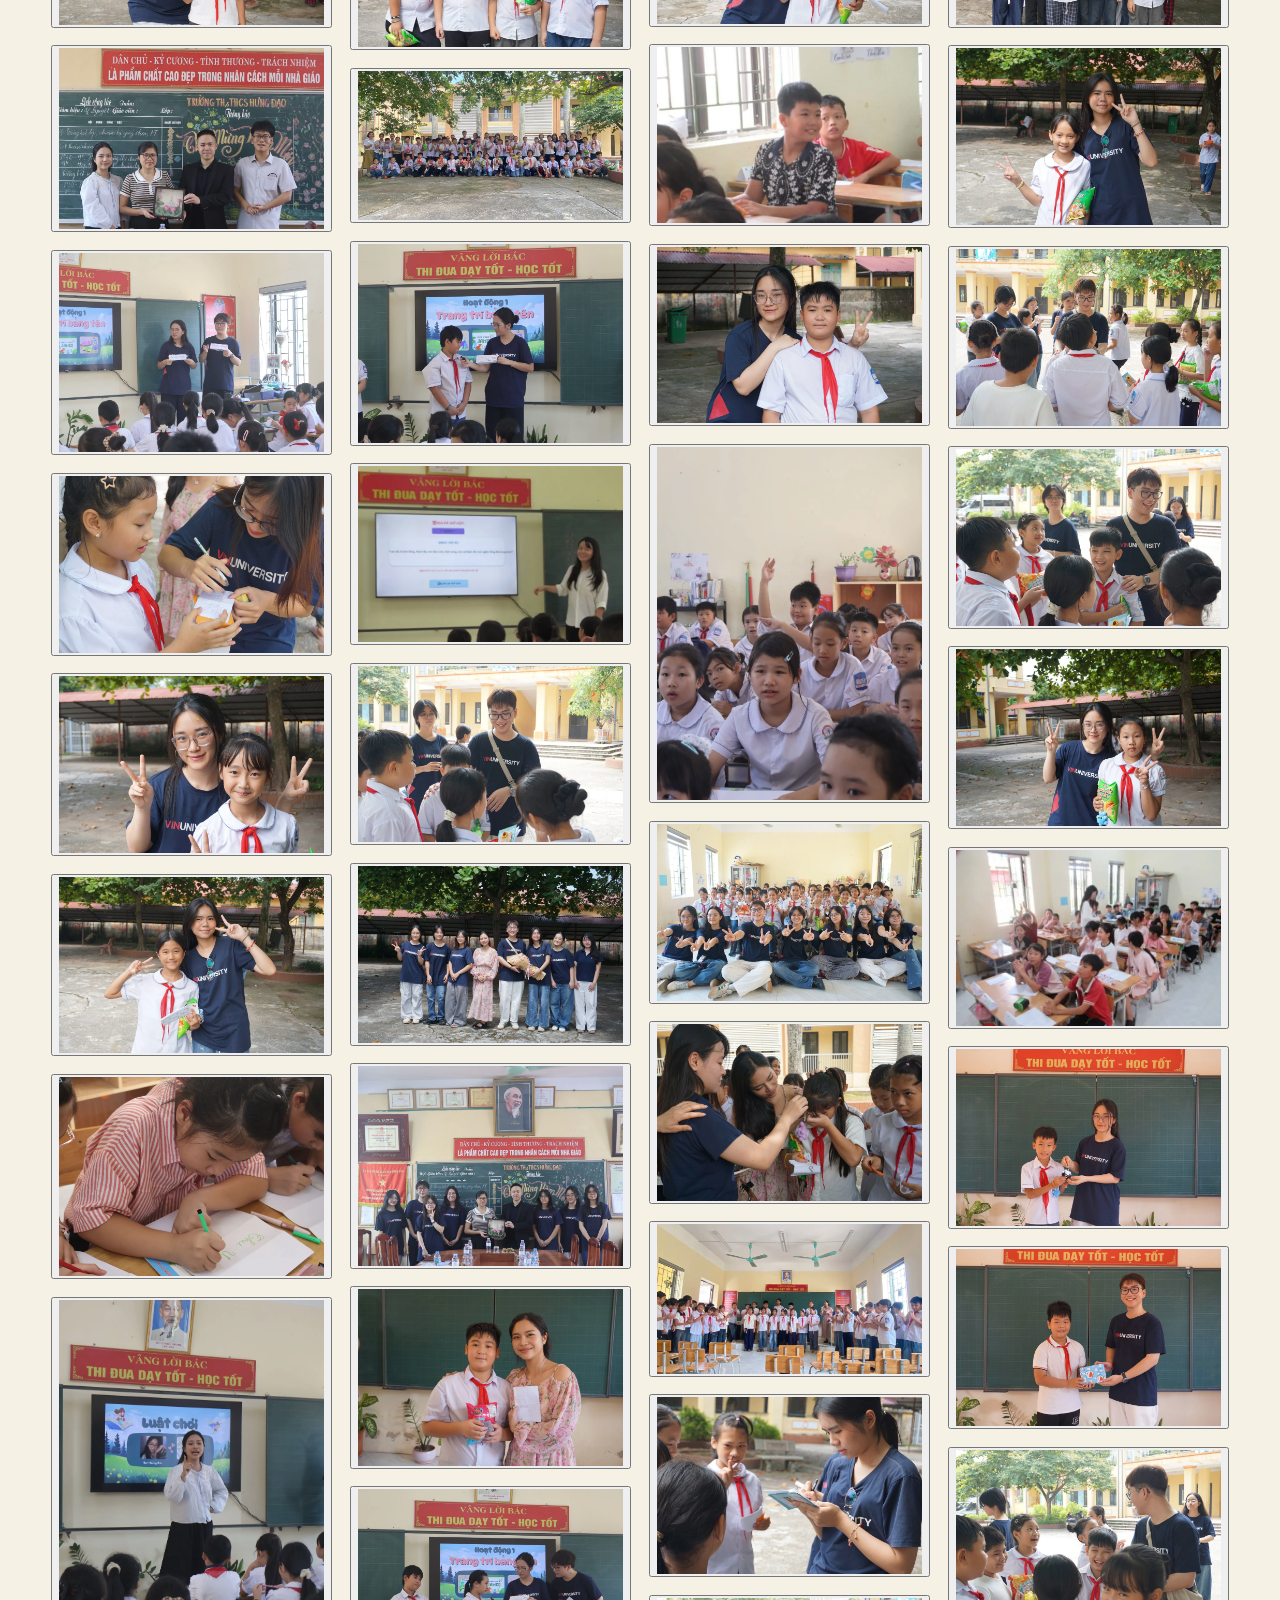
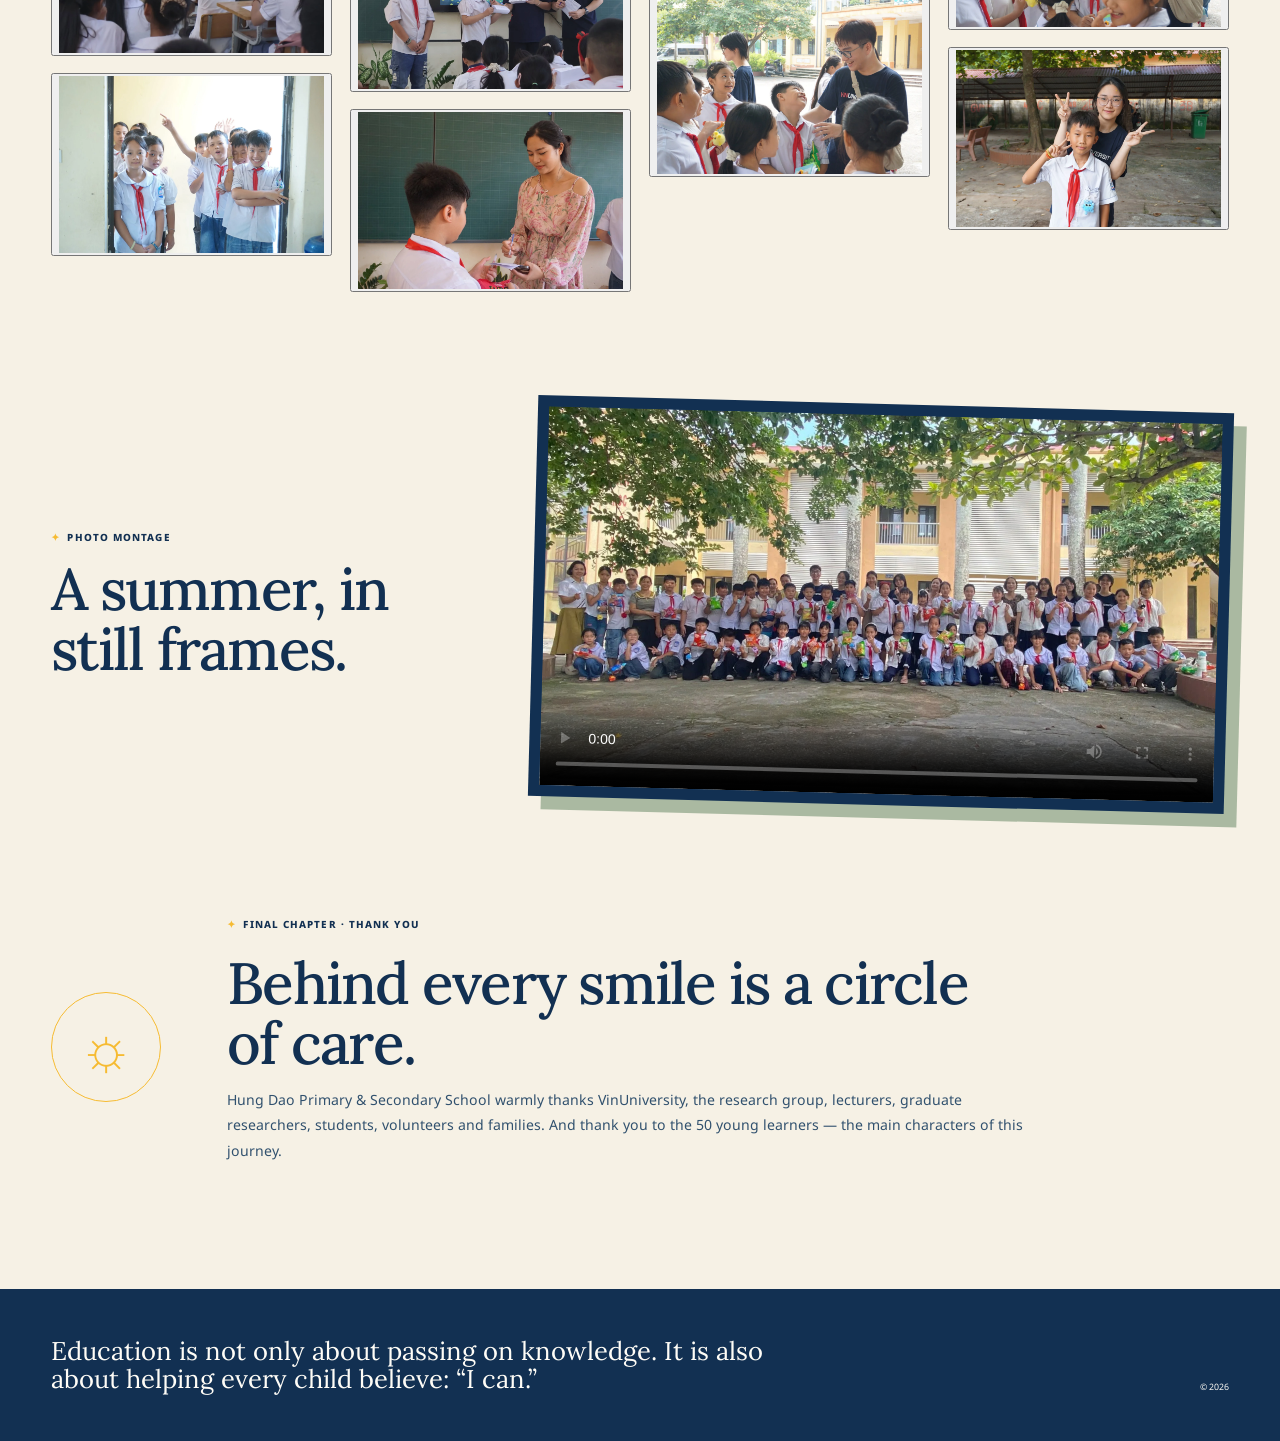
==== commit 4e0ae00f: "Add files via upload" ====
--- a/language_arts_camp_recap/index.html
+++ b/language_arts_camp_recap/index.html
@@ -58,7 +58,7 @@
           <p class="location" data-i18n="location">Hung Dao Primary & Secondary School · August 2026</p>
         </div>
         <figure class="hero-photo photo-polaroid">
-          <img src="media/13.jpg" alt="Học sinh và đội ngũ đồng hành trong hoạt động của trại hè" />
+          <img src="media/13.webp" alt="Học sinh và đội ngũ đồng hành trong hoạt động của trại hè" />
           <figcaption>FIELD NOTE<br />NO. 2026</figcaption>
         </figure>
       </section>
@@ -77,8 +77,8 @@
             <p data-i18n="journeyBody">Những giờ học không chỉ xoay quanh việc phát âm đúng. Mỗi lần giơ tay, mỗi bài tập được hoàn thành và mỗi cuộc trò chuyện đều là một cơ hội để học sinh khám phá tiếng nói của chính mình.</p>
             <div class="tags"><span data-i18n="tagOne">Lắng nghe chủ động</span><span data-i18n="tagTwo">Kỹ năng số</span><span data-i18n="tagThree">Cộng tác cùng nhau</span></div>
           </div>
-          <figure class="journey-image tilt-left"><img src="media/04.jpg" alt="Hoạt động giảng dạy trong lớp học" /><figcaption data-i18n="captionTeach">Một lớp học mở ra cho sự tham gia.</figcaption></figure>
-          <figure class="journey-image tilt-right"><img src="media/08.jpg" alt="Học sinh đang thực hiện bài tập sáng tạo" /><figcaption data-i18n="captionCreate">Ý tưởng lớn lên từ một trang giấy nhỏ.</figcaption></figure>
+          <figure class="journey-image tilt-left"><img src="media/04.webp" alt="Hoạt động giảng dạy trong lớp học" /><figcaption data-i18n="captionTeach">Một lớp học mở ra cho sự tham gia.</figcaption></figure>
+          <figure class="journey-image tilt-right"><img src="media/08.webp" alt="Học sinh đang thực hiện bài tập sáng tạo" /><figcaption data-i18n="captionCreate">Ý tưởng lớn lên từ một trang giấy nhỏ.</figcaption></figure>
           <blockquote data-i18n="quote">“Điều đẹp nhất không phải là các em phát âm được bao nhiêu từ. Đó là khoảnh khắc các em dám nói.”</blockquote>
         </div>
       </section>
@@ -114,7 +114,7 @@
           <h2 data-i18n="filmTitle">Ảnh kể lại một mùa hè.</h2>
         </div>
         <div class="video-wrap">
-          <video controls preload="metadata" poster="media/13.jpg">
+          <video controls preload="metadata" poster="media/13.webp">
             <source src="media/43-recap-video.mp4" type="video/mp4" />
             Trình duyệt của bạn không hỗ trợ phát video.
           </video>
